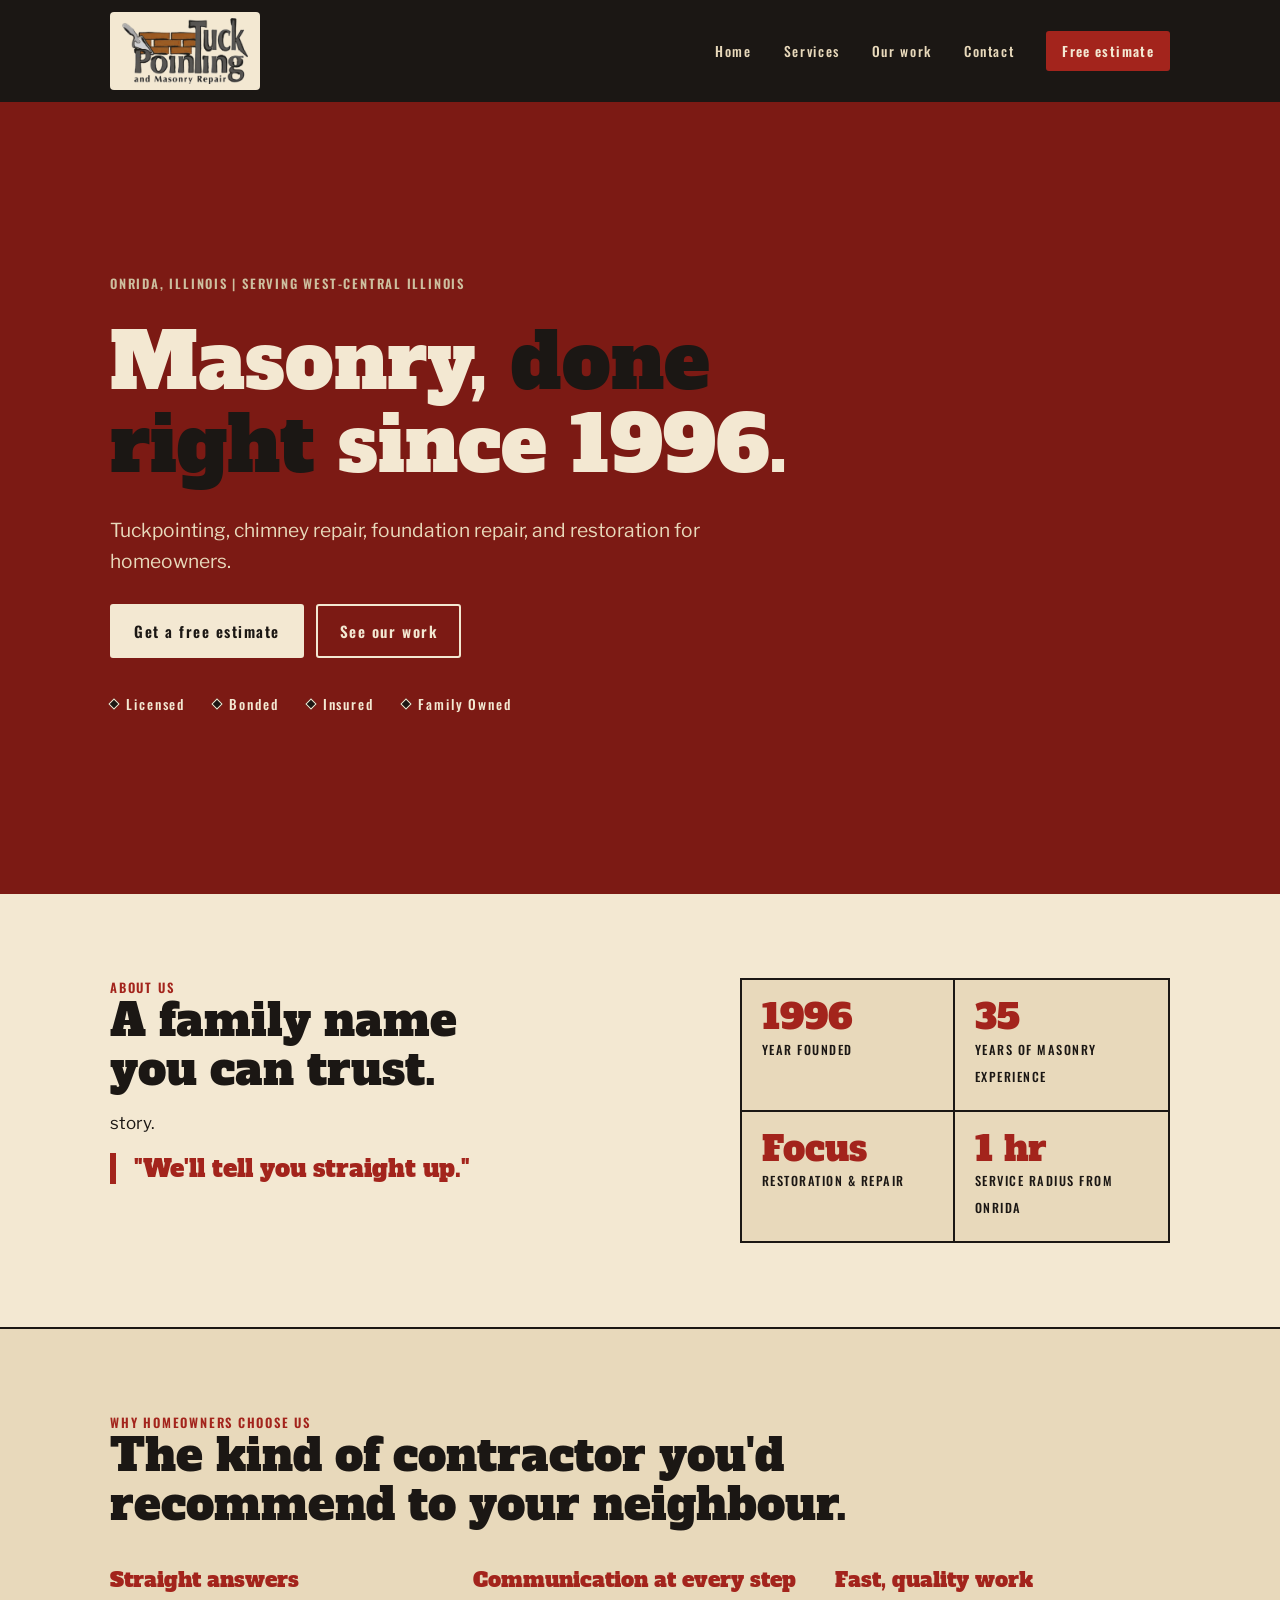
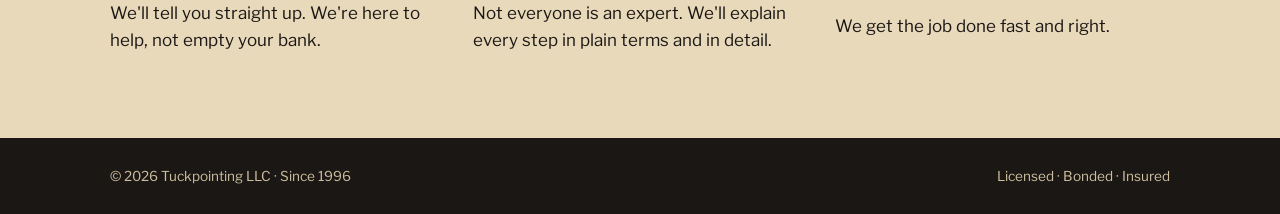
==== index.html @ 1ebc1e18 "Initial commit" ====
<!DOCTYPE html>
<html lang="en">
<head>
    <meta charset="utf-8">
    <!--mobile layout-->
    <meta name="viewport" content="width=device-width">
    <title>Home | Tuckpointing</title>
    <meta name="description" content="Tuckpointing, chimney repair and masonry repair in Oneida, Illinois since 1996.">
    <!--fonts from google-->
    <link rel="preconnect" href="https://fonts.googleapis.com">
    <link rel="preconnect" href="https://fonts.gstatic.com" crossorigin>
    <link href="https://fonts.googleapis.com/css2?family=Alfa+Slab+One&family=Oswald:wght@500;600&family=Libre+Franklin:wght@400;600;700&display=swap" rel="stylesheet">
    <!--bootstrap-->
    <link href="https://cdn.jsdelivr.net/npm/bootstrap@5.3.8/dist/css/bootstrap.min.css" rel="stylesheet">
    <!--stylesheet link-->
    <link href="css/style.css" rel="stylesheet">
</head>
<body>

<!--The websites header-->
<header class="topbar">
    <nav class="navbar navbar-expand-md navbar-dark wrap" aria-label="Main">
        <!--clickable logo, takes you to index.html-->
        <a class="brand navbar-brand" href="index.html"><img class="logo" src="Photos/TuckpointingLogo.png" alt="Tuckpointing and Masonry Repair"></a>
        <button class="navbar-toggler" type="button" data-bs-toggle="collapse" data-bs-target="#mainNav" aria-controls="mainNav" aria-expanded="false" aria-label="Toggle navigation">
            <span class="navbar-toggler-icon"></span>
        </button>
        <!--Waffle collapse for phone screens-->
        <div class="collapse navbar-collapse" id="mainNav">
            <ul class="navbar-nav ms-auto gap-md-3">
             <li class="nav-item"><a class="nav-link" href="index.html">Home</a></li>
                <li class="nav-item"><a class="nav-link" href="services.html">Services</a></li>
                <li class="nav-item"><a class="nav-link" href="work.html">Our work</a></li>
                <li class="nav-item"><a class="nav-link" href="contact.html">Contact</a></li>            
            </ul>
            <!--link to contact page and estimate element-->
            <a class="call ms-md-4" href="contact.html#estimate">Free estimate</a>
        </div>
    </nav>
  </header>

<!--Where the index.html pages content will be-->
<main>
  <section class="hero">
    <div class="wrap">
      <span class="label">ONRIDA, ILLINOIS | SERVING WEST-CENTRAL ILLINOIS</span>
      <h1>Masonry, <em>done right</em> since 1996.</h1>
      <p class="lead">Tuckpointing, chimney repair, foundation repair, and restoration for homeowners.</p>
      <div class="hero-actions">
        <a class="btn solid" href="contact.html#estimate"> Get a free estimate</a>
        <a class="btn ghost" href="work.html">See our work</a>
      </div>
      <div class="trust">
        <span>Licensed</span><span>Bonded</span><span>Insured</span><span>Family Owned</span>
      </div>
    </div>
  </section>

  <section id="about">
    <div class="wrap">
      <div class="about-grid">
        <div class="about-copy">
          <div class="section-head" style="margin-bottom:0">
            <span class="label">ABOUT US</span>
            <h2>A family name you can trust.</h2>
          </div>
          <p>story.</p>
          <p class="pullquote">"We'll tell you straight up."</p>
        </div>
        <div class="stats" aria-label="By the numbers">
          <div><b>1996</b><span>Year founded</span></div>
          <div><b>35</b><span>Years of masonry experience</span></div>
          <div><b>Focus</b><span>Restoration &amp; repair</span></div>
          <div><b>1 hr</b><span>Service radius from Onrida</span></div>
        </div>
      </div>
    </div>
    </section>

      <section class="why">
        <div class="wrap">
          <div class="section-head">
            <span class="label">WHY HOMEOWNERS CHOOSE US</span>
            <h2>The kind of contractor you'd recommend to your neighbour.</h2>
          </div>
          <div class="why-grid">
            <div><h3>Straight answers</h3>We'll tell you straight up. We're here to help, not empty your bank.</div>
            <div><h3>Communication at every step</h3><p>Not everyone is an expert. We'll explain every step in plain terms and in detail.</p></div>
            <div><h3>Fast, quality work</h3><p>We get the job done fast and right.</p></div>
          </div>
        </div>
      </section>
</main>

<!--Website Footer-->
<footer>
    <div class="wrap">
        <!--keeps year up to date through site.js-->
        <span>&copy; <span id="year">2026</span> Tuckpointing LLC &middot; Since 1996</span>
        <span>Licensed &middot; Bonded &middot; Insured</span>   
    </div>
</footer>

<!--jquery and javascript script tags-->
<script src="https://code.jquery.com/jquery-3.7.1.min.js" integrity="sha256-/JqT3SQfawRcv/BIHPThkBvs0OEvtFFmqPF/lYI/Cxo=" crossorigin="anonymous"></script>
<script src="https://cdn.jsdelivr.net/npm/bootstrap@5.3.8/dist/js/bootstrap.bundle.min.js"></script>
<script src="JavaScript/site.js"></script>
<script src="JavaScript/home.js"></script>
</body>
</html>
---- css/style.css ----
/*css for every page*/
/*red, black, gray, cream, retro, simple*/
:root {
    /*custom variables*/
    --black: #1b1714;
    --char: #2a2420;
    --red: #a3241c;
    --red-dark: #7c1a14;
    --cream: #f3e8d2;
    --cream-2: #e8d9bb;
    --mortar: #cdbf9f;
    --ink: #1b1714;
    --muted: #5f554a;
    /*headings text*/
    --display: "Alfa Slab One", "Rockwell", Georgia, serif;
    /*labels text*/
    --label: "Oswald", "Arial Narrow", Arial, sans-serif;
    /*main body text*/
    --body: "Libre Franklin", "Segoe UI", Arial, sans-serif;
    /*For dark mode users*/
    color-scheme: light;}
/*overall layouts and formating*/
* { /*keep the layout predictable*/
    box-sizing: border-box;}
html, body { /*removes the default 8px margin*/
    margin: 0;}
body {
    /*default colors*/
    background: var(--cream); 
    color: var(--ink);
    font: 400 /*text size*/ 17px/1.6 /*line height*/ var(--body);}
img { /*keep images container size*/
    max-width: 100%;}
a { /*keeps links the same color as text and logo from turning blue*/
    color: inherit;}
.wrap {
    max-width: 1100px;
    margin: 0 auto; /*centers content in wrap class*/
    padding-left: 20px;
    padding-right: 20px;}
.label { /*small page labels*/
    font: 600 0.8rem var(--label);
    letter-spacing: .14em;}
h1, h2, h3 { 
    font-family: var(--display);
    font-weight: 400;
    line-height: 1.08;
    margin: 0; /*removes default space in headings*/
    text-wrap: balance;}
h2 { /*size of heading is responsive to phone screens and wide screens*/
        /*rem = relative to browsers base text size*/
    font-size: clamp(1.9rem, 3.5vw, 2.8rem); /*min, preffered, max*/}
h3 {
    /*rem = relative to browsers base text size, fixed size*/
    font-size: 1.3rem;}
p { /*removes space above and below paragraphs*/
    margin: 0;}

/*Top bar and nav bar*/
.topbar .navbar {
    padding-block: 12px; /*12px of space above/below navbar content*/}
.topbar .nav-link {
    font: 500 .85rem var(--label);
    letter-spacing: .12em;
    color: var(--cream-2);}
.topbar .nav-link:hover, .topbar .nav-link:focus { 
    box-shadow: inset 0 -3px 0 var(--red);}
.topbar .nav-link.active { 
    color: var(--cream-2);
    box-shadow: inset 0 -3px 0 var(--red);}
.topbar .navbar-toggler { /*for waffle color*/
    border-color: var(--cream-2);}
.topbar {
    background: var(--black);
    color: var(--cream);}
.brand {
    display: flex;
    align-items: center;
    text-decoration: none;
    background: var(--cream);
    padding: 6px 12px;
    border-radius: 4px;}
.logo {
    display: block; 
    height: 66px; 
    width: auto;}
.call {
    display: inline-block;
    background: var(--red);
    color: var(--cream);
    text-decoration: none;
    font: 600 .85rem var(--label);
    letter-spacing: .1em;
    padding: 10px 16px;
    border-radius: 3px;}

/*hero section display*/
.hero {
    color: var(--cream);
    background-color: var(--red-dark);}
.hero .wrap {
    padding-block: 88px 96px; 
    display: grid; /*stacks text*/
    gap: 28px;}
.hero .label {
    color: var(--mortar);}
.hero h1 {
    font-size: clamp(2.5em, 6.5vw, 4.8rem);
    max-width: 16ch}
.hero h1 em {
    font-style: normal;
    color: var(--black);}
.hero p.lead {
    font-size: 1.2rem;
    font-weight: 400;
    max-width: 52ch;
    color: var(--cream-2);}
.hero-actions {
    display: flex;
    gap: 12px;
    flex-wrap: wrap;}
.btn {
    display: inline-block;
    font: 600 .95rem var(--label);
    letter-spacing: .1em;
    text-decoration: none;
    padding: 14px 22px;
    border-radius: 3px;
    border: 2px solid var(--cream);}
.btn.solid{
    background: var(--cream);
    color:  var(--black);}
.btn.ghost {
    color: var(--cream);}
.btn.red{
    background: var(--red);
    border-color: var(--red);
    color: var(--cream);}
.trust { /*licensed, bonded, insured, family owned*/
    display: flex;
    flex-wrap: wrap;
    gap: 10px 28px; 
    margin-top: 8px;}
.trust span {
    font: 500 .85rem var(--label);
    letter-spacing: .14em;
    color: var(--cream);
    display: flex;
    align-items: center;
    gap: 8px;}
/*creates diamond before each <span>*/
.trust span::before {
    content: "";
    width: 8px;
    height: 8px;
    background: var(--black);
    border: 1px solid var(--cream);
    transform: rotate(45deg);}

/*for every section*/
section { /*keeps sections separated*/
    padding-block: 84px;}
.section-head {
    display: grid; /*stacks everything vertically*/
    margin-bottom: 40px;
    max-width: 62ch;
}
.section-head .label {
    color: var(--red);}

/*About us*/
.about-grid {
    display: grid; 
    grid-template-columns: 1.15fr .85fr; 
    gap: 48px; 
    align-items: start; }
.about-grid > * { 
    min-width: 0; }
.about-copy { 
    display: grid; 
    gap: 16px; }
.pullquote { 
    font: 400 1.5rem/1.3 var(--display); 
    color: var(--red); 
    border-left: 6px solid var(--red); 
    padding-left: 18px; }
/*box of stats and information*/
.stats { 
    display: grid; 
    grid-template-columns: 1fr 1fr; 
    gap: 0; 
    border: 2px solid var(--black); 
    background: var(--cream-2); }
.stats div { 
    padding: 20px; 
    border-bottom: 2px solid var(--black); }
.stats div:nth-child(odd) { 
    border-right: 2px solid var(--black); }
.stats div:nth-last-child(-n+2) { 
    border-bottom: none; }
.stats b { 
    display: block; 
    font: 400 2.2rem/1 var(--display); 
    color: var(--red); }
.stats span { font: 500 .78rem var(--label); 
    letter-spacing: .12em; 
    text-transform: uppercase; }

/* About us section*/
.why { 
    background: var(--cream-2); 
    border-block: 2px solid var(--black); }
.why-grid { 
    display: grid; 
    grid-template-columns: repeat(3, 1fr); 
    gap: 28px; }
.why-grid div { 
    display: grid; 
    gap: 8px; }
.why-grid h3 { color: var(--red); }

/*Services sections, most requested jobs*/
.dark { 
    background: var(--black); 
    color: var(--cream); }
.dark .section-head .label { 
    color: #e08a7a; }
.dark .section-head p { 
    color: var(--mortar); }
.services { 
    display: grid; grid-template-columns: repeat(4, 1fr); 
    gap: 2px; background: #4a3f37; 
    border: 2px solid #4a3f37; }
.svc { 
    background: var(--char); 
    padding: 24px 20px; display: grid; 
    gap: 8px; align-content: start; }
.svc .num { 
    font: 600 .75rem var(--label); 
    letter-spacing: 
    .16em; color: #e08a7a; }
.svc p { 
    font-size: .92rem; 
    color: var(--mortar); }
.svc.feature { 
    background: var(--red); }
.svc.feature .num, .svc.feature p { 
    color: var(--cream); }
.split { 
    display: grid; 
    grid-template-columns: 1fr 1fr; 
    gap: 24px; 
    margin-top: 36px; }
.split > div { 
    border: 1px solid #4a3f37; 
    padding: 22px; 
    display: grid; 
    gap: 10px; }
.bar { 
    height: 14px; 
    background: #4a3f37; 
    display: flex; }
.bar i { 
    display: block; 
    height: 100%; 
    background: var(--red); }
.bar i + i { 
    background: var(--mortar); }
.bar-legend { 
    display: flex; 
    justify-content: space-between; 
    font: 500 .8rem var(--label); 
    letter-spacing: .1em; 
    color: var(--mortar); }

/*The map which shows the radius the business operates in*/
.area-grid {
    display: grid;
    grid-template-columns: .9fr 1.1fr;
    gap: 40px;
    align-items: center;}
.area-grid > * { min-width: 0; }
.towns { 
    display: flex; 
    flex-wrap: wrap; 
    gap: 10px; 
    margin-top: 18px; }
.towns span { 
    border: 2px solid var(--black); 
    padding: 6px 14px; 
    font: 600 .85rem var(--label); 
    letter-spacing: .1em; 
    text-transform: uppercase; }
.towns span.home { 
    background: var(--red); 
    border-color: var(--red); 
    color: var(--cream); }
.map { 
    aspect-ratio: 1.3; 
    max-width: 100%; }
.map circle.ring { 
    fill: none; 
    stroke: var(--red); 
    stroke-width: 2; 
    stroke-dasharray: 6 6; }
.map text { 
    font: 600 13px var(--label); 
    letter-spacing: .08em; 
    fill: var(--ink); }
.map .dot { fill: var(--black); }
.map .homedot { fill: var(--red); }

/*footer for the website*/
footer {
    background: var(--black);
    color: var(--mortar);
    font-size: .85rem;}
footer .wrap {
    padding-block: 26px;
    display: flex;
    flex-wrap: wrap;
    justify-content: space-between;
    gap: 10px;}

.town-check { margin-top: 28px;
    display: grid; gap: 8px; }
.town-check .label { 
    color: var(--red); }
.compare-wrap .uc-tag { 
    justify-self: start; 
    margin-bottom: 0; }
.town-row { 
    display: flex; 
    gap: 8px; 
    flex-wrap: wrap; }
.town-row input { 
    flex: 1; 
    min-width: 0; 
    font: 400 1rem var(--body); 
    padding: 12px 14px; 
    border: 2px solid var(--black); 
    background: #fffaf0; border-radius: 3px; }
.town-result { 
    min-height: 1.6em; 
    font-weight: 600; }
.town-result.ok { color: #1f6b35; }
.town-result.no { color: var(--red); }
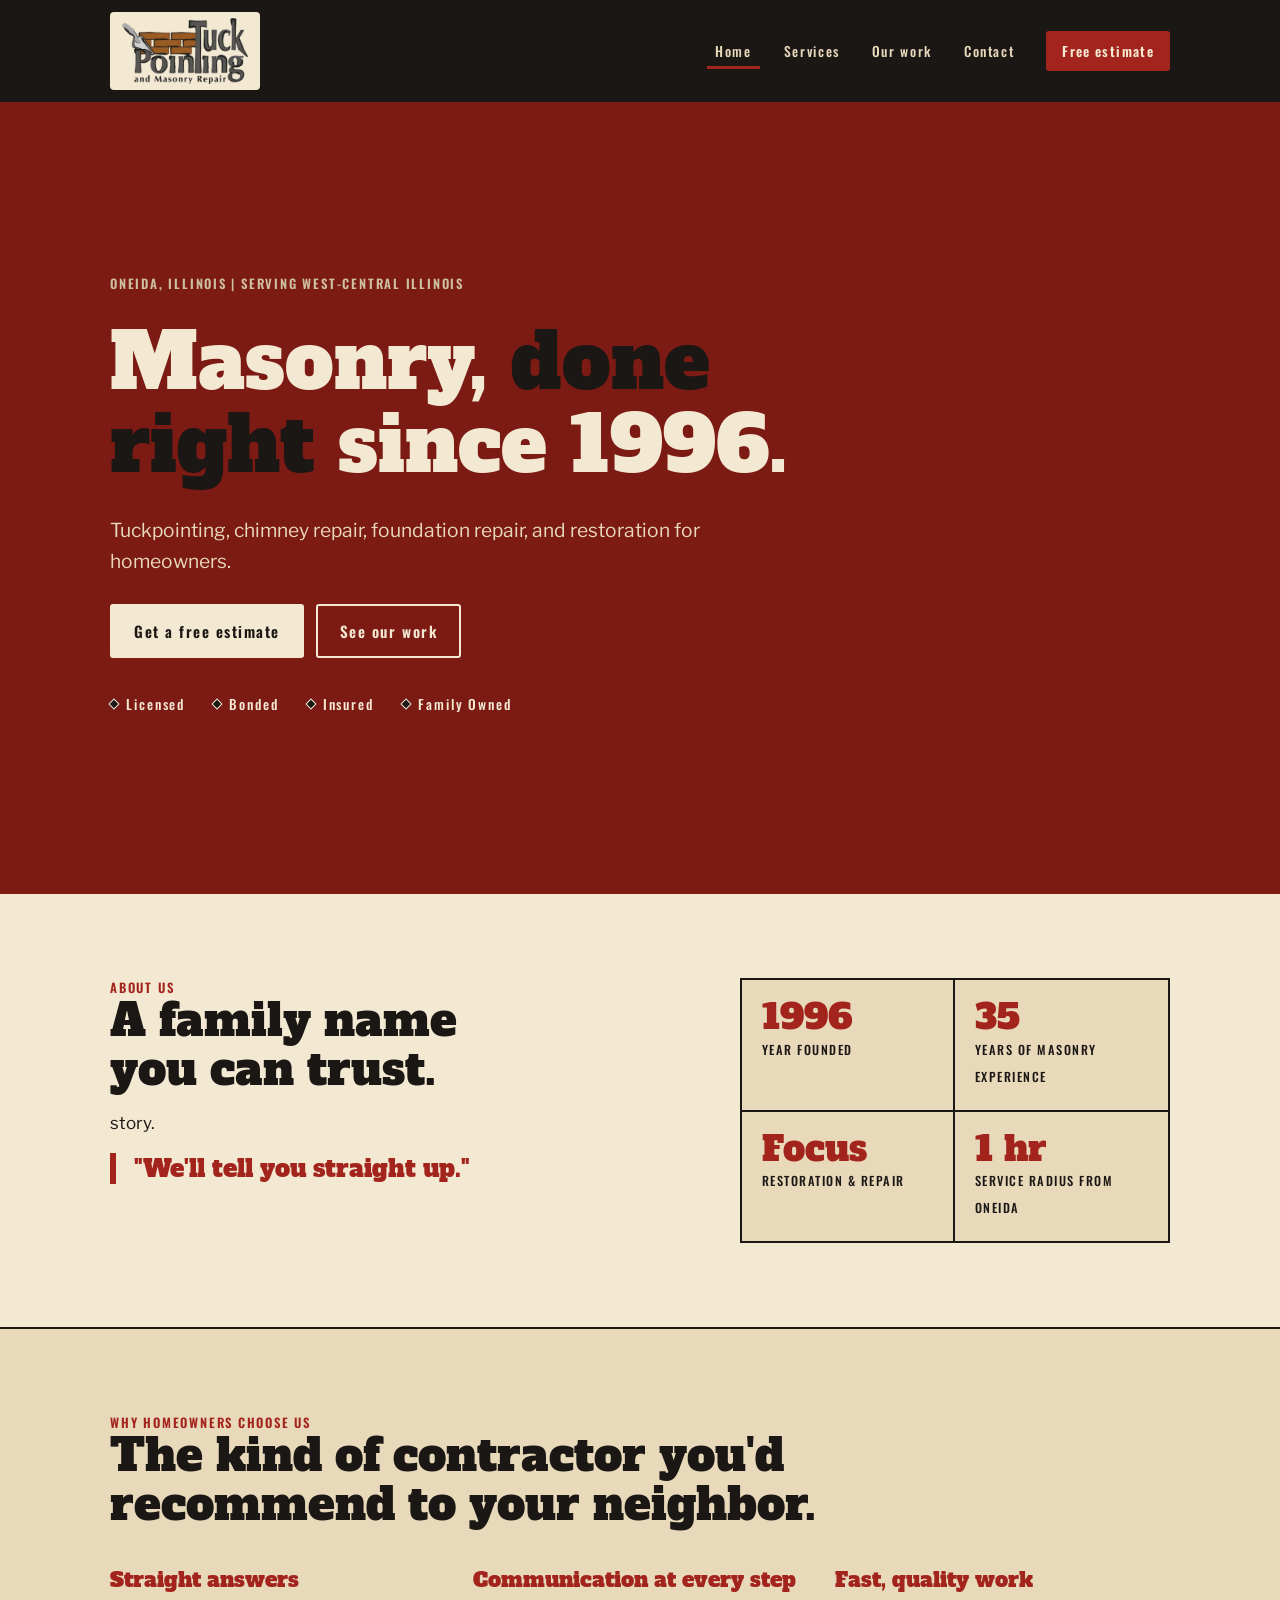
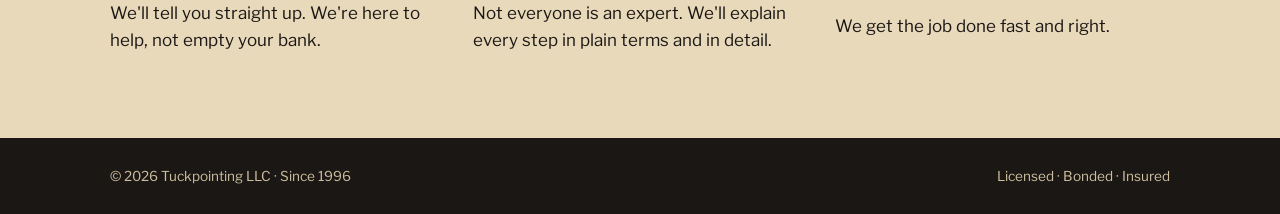
==== commit 83536016: "New pages our work and contact, more javascrips, and some clean up in css" ====
--- a/index.html
+++ b/index.html
@@ -43,7 +43,7 @@
 <main>
   <section class="hero">
     <div class="wrap">
-      <span class="label">ONRIDA, ILLINOIS | SERVING WEST-CENTRAL ILLINOIS</span>
+      <span class="label">ONEIDA, ILLINOIS | SERVING WEST-CENTRAL ILLINOIS</span>
       <h1>Masonry, <em>done right</em> since 1996.</h1>
       <p class="lead">Tuckpointing, chimney repair, foundation repair, and restoration for homeowners.</p>
       <div class="hero-actions">
@@ -71,7 +71,7 @@
           <div><b>1996</b><span>Year founded</span></div>
           <div><b>35</b><span>Years of masonry experience</span></div>
           <div><b>Focus</b><span>Restoration &amp; repair</span></div>
-          <div><b>1 hr</b><span>Service radius from Onrida</span></div>
+          <div><b>1 hr</b><span>Service radius from Oneida</span></div>
         </div>
       </div>
     </div>
@@ -81,7 +81,7 @@
         <div class="wrap">
           <div class="section-head">
             <span class="label">WHY HOMEOWNERS CHOOSE US</span>
-            <h2>The kind of contractor you'd recommend to your neighbour.</h2>
+            <h2>The kind of contractor you'd recommend to your neighbor.</h2>
           </div>
           <div class="why-grid">
             <div><h3>Straight answers</h3>We'll tell you straight up. We're here to help, not empty your bank.</div>
@@ -105,6 +105,5 @@
 <script src="https://code.jquery.com/jquery-3.7.1.min.js" integrity="sha256-/JqT3SQfawRcv/BIHPThkBvs0OEvtFFmqPF/lYI/Cxo=" crossorigin="anonymous"></script>
 <script src="https://cdn.jsdelivr.net/npm/bootstrap@5.3.8/dist/js/bootstrap.bundle.min.js"></script>
 <script src="JavaScript/site.js"></script>
-<script src="JavaScript/home.js"></script>
 </body>
 </html>
--- a/css/style.css
+++ b/css/style.css
@@ -105,7 +105,7 @@
 .hero .label {
     color: var(--mortar);}
 .hero h1 {
-    font-size: clamp(2.5em, 6.5vw, 4.8rem);
+    font-size: clamp(2.5rem, 6.5vw, 4.8rem);
     max-width: 16ch}
 .hero h1 em {
     font-style: normal;
@@ -148,6 +148,7 @@
     display: flex;
     align-items: center;
     gap: 8px;}
+
 /*creates diamond before each <span>*/
 .trust span::before {
     content: "";
@@ -184,6 +185,7 @@
     color: var(--red); 
     border-left: 6px solid var(--red); 
     padding-left: 18px; }
+
 /*box of stats and information*/
 .stats { 
     display: grid; 
@@ -256,22 +258,6 @@
     padding: 22px; 
     display: grid; 
     gap: 10px; }
-.bar { 
-    height: 14px; 
-    background: #4a3f37; 
-    display: flex; }
-.bar i { 
-    display: block; 
-    height: 100%; 
-    background: var(--red); }
-.bar i + i { 
-    background: var(--mortar); }
-.bar-legend { 
-    display: flex; 
-    justify-content: space-between; 
-    font: 500 .8rem var(--label); 
-    letter-spacing: .1em; 
-    color: var(--mortar); }
 
 /*The map which shows the radius the business operates in*/
 .area-grid {
@@ -322,13 +308,11 @@
     justify-content: space-between;
     gap: 10px;}
 
+
 .town-check { margin-top: 28px;
     display: grid; gap: 8px; }
 .town-check .label { 
     color: var(--red); }
-.compare-wrap .uc-tag { 
-    justify-self: start; 
-    margin-bottom: 0; }
 .town-row { 
     display: flex; 
     gap: 8px; 
@@ -346,6 +330,110 @@
 .town-result.ok { color: #1f6b35; }
 .town-result.no { color: var(--red); }
 
+/*gallery*/
+.gallery { 
+    display: grid; 
+    grid-template-columns: repeat(3, 1fr); 
+    gap: 14px; }
+.shot { 
+    aspect-ratio: 4/3;
+    position: relative;   
+    overflow: hidden;     
+    padding: 0;
+    cursor: zoom-in;
+    background: var(--cream-2);
+    border: 1px solid var(--mortar);
+    display: flex;
+    align-items: flex-end;}
+.shot span { 
+     position: relative;   
+    background: var(--black);
+    color: var(--cream);
+    font: 500 .75rem var(--label);
+    letter-spacing: .12em;
+    text-transform: uppercase;
+    padding: 6px 10px; }
+
+@media (max-width: 900px) {
+  .about-grid, .area-grid, .split { grid-template-columns: 1fr; }
+}
+@media (max-width: 560px) {
+  .logo { height: 54px; }
+  .services, .why-grid, .gallery { grid-template-columns: 1fr; }
+  .hero .wrap { padding-block: 64px 80px; }
+}
+
+/*gallery filter*/
+.filters { display: flex; flex-wrap: wrap; gap: 8px; margin-bottom: 18px; }
+.filter { font: 600 .8rem var(--label); letter-spacing: .12em; text-transform: uppercase; padding: 8px 14px; border: 2px solid var(--black); background: transparent; color: var(--black); border-radius: 3px; cursor: pointer; }
+.filter.on { background: var(--black); color: var(--cream); }
+.shot img { position: absolute; inset: 0; width: 100%; height: 100%; object-fit: cover; transition: transform .3s; }
+.shot:hover img { transform: scale(1.04); }
+.zoom-content { background: var(--black); color: var(--cream); border: 2px solid var(--red); }
+.zoom-content .modal-header { border-color: #4a3f37; }
+.zoom-content img { width: 100%; height: auto; display: block; }
+
+/*compare before and after*/
+.compare-wrap { margin-top: 56px; display: grid; gap: 12px; max-width: 760px; }
+.compare { position: relative; aspect-ratio: 4/3; overflow: hidden; border: 2px solid var(--black); }
+.compare img { position: absolute; inset: 0; width: 100%; height: 100%; object-fit: cover; }
+.compare .divider { position: absolute; top: 0; bottom: 0; width: 4px; margin-left: -2px; background: var(--cream); box-shadow: 0 0 0 1px var(--black); pointer-events: none; }
+.tag-before, .tag-after { position: absolute; top: 12px; z-index: 2; background: var(--black); color: var(--cream); font: 600 .75rem var(--label); letter-spacing: .14em; text-transform: uppercase; padding: 5px 10px; }
+.tag-before { right: 12px; } .tag-after { left: 12px; background: var(--red); }
+#compareRange { width: 100%; accent-color: var(--red); }
+
+/*estimate form*/
+.estimate { background: var(--cream-2); border-top: 2px solid var(--black); }
+.est-form, .est-done { background: #fffaf0; border: 2px solid var(--black); padding: 26px; display: grid; gap: 20px; max-width: 860px; }
+.fgrid { display: grid; grid-template-columns: 1fr 1fr; gap: 16px 20px; }
+.fgrid > div { display: grid; gap: 6px; align-content: start; min-width: 0; }
+.fgrid .full { grid-column: 1 / -1; }
+.est-form .label { color: var(--red); }
+.est-form .form-control, .est-form .form-select { border: 2px solid var(--mortar); border-radius: 3px; background-color: #fff; font: 400 1rem var(--body); }
+.est-form .form-control:focus, .est-form .form-select:focus { border-color: var(--red); box-shadow: 0 0 0 3px rgba(163,36,28,.15); }
+.radios { display: flex; gap: 18px; }
+.radios label { display: flex; gap: 6px; align-items: center; }
+.hint { color: var(--muted); font-size: .85rem; }
+.est-form .btn, .est-done .btn { justify-self: start; }
+
+@media (max-width: 700px) { .fgrid { grid-template-columns: 1fr; } }
+
+/* Inner page header (smaller version of the hero) */
+.page-hero { padding-block: 0; background: var(--black); color: var(--cream); border-bottom: 6px solid var(--red); }
+.page-hero .wrap { padding-block: 56px; display: grid; gap: 12px; }
+.page-hero .label { color: var(--mortar); }
+.page-hero h1 { font-size: clamp(2.2rem, 5vw, 3.6rem); }
+.page-hero p { color: var(--cream-2); max-width: 56ch; }
+@media (max-width: 767px) { .topbar .call { margin-top: 10px; } }
+
+/*contact page: header text on the left, info card on the right*/
+.hero-split {
+    grid-template-columns: 1.1fr .9fr;
+    gap: 40px;
+    align-items: center;}
+.hero-split > * { min-width: 0; }
+
+/*business contact info card*/
+.contact-card {
+    background: var(--cream);
+    color: var(--ink);
+    padding: 26px;
+    border: 4px double var(--red);
+    display: grid;
+    gap: 14px;}
+.contact-card .crow {
+    display: grid;
+    gap: 2px;}
+.page-hero .contact-card .label { /*overrides the light header label color*/
+    color: var(--red);
+    text-transform: uppercase;}
+.contact-card .big {
+    font: 400 1.5rem var(--display);}
+
+/*stack the card under the text on smaller screens*/
+@media (max-width: 900px) {
+    .hero-split { grid-template-columns: 1fr; }
+}
 
     
 
